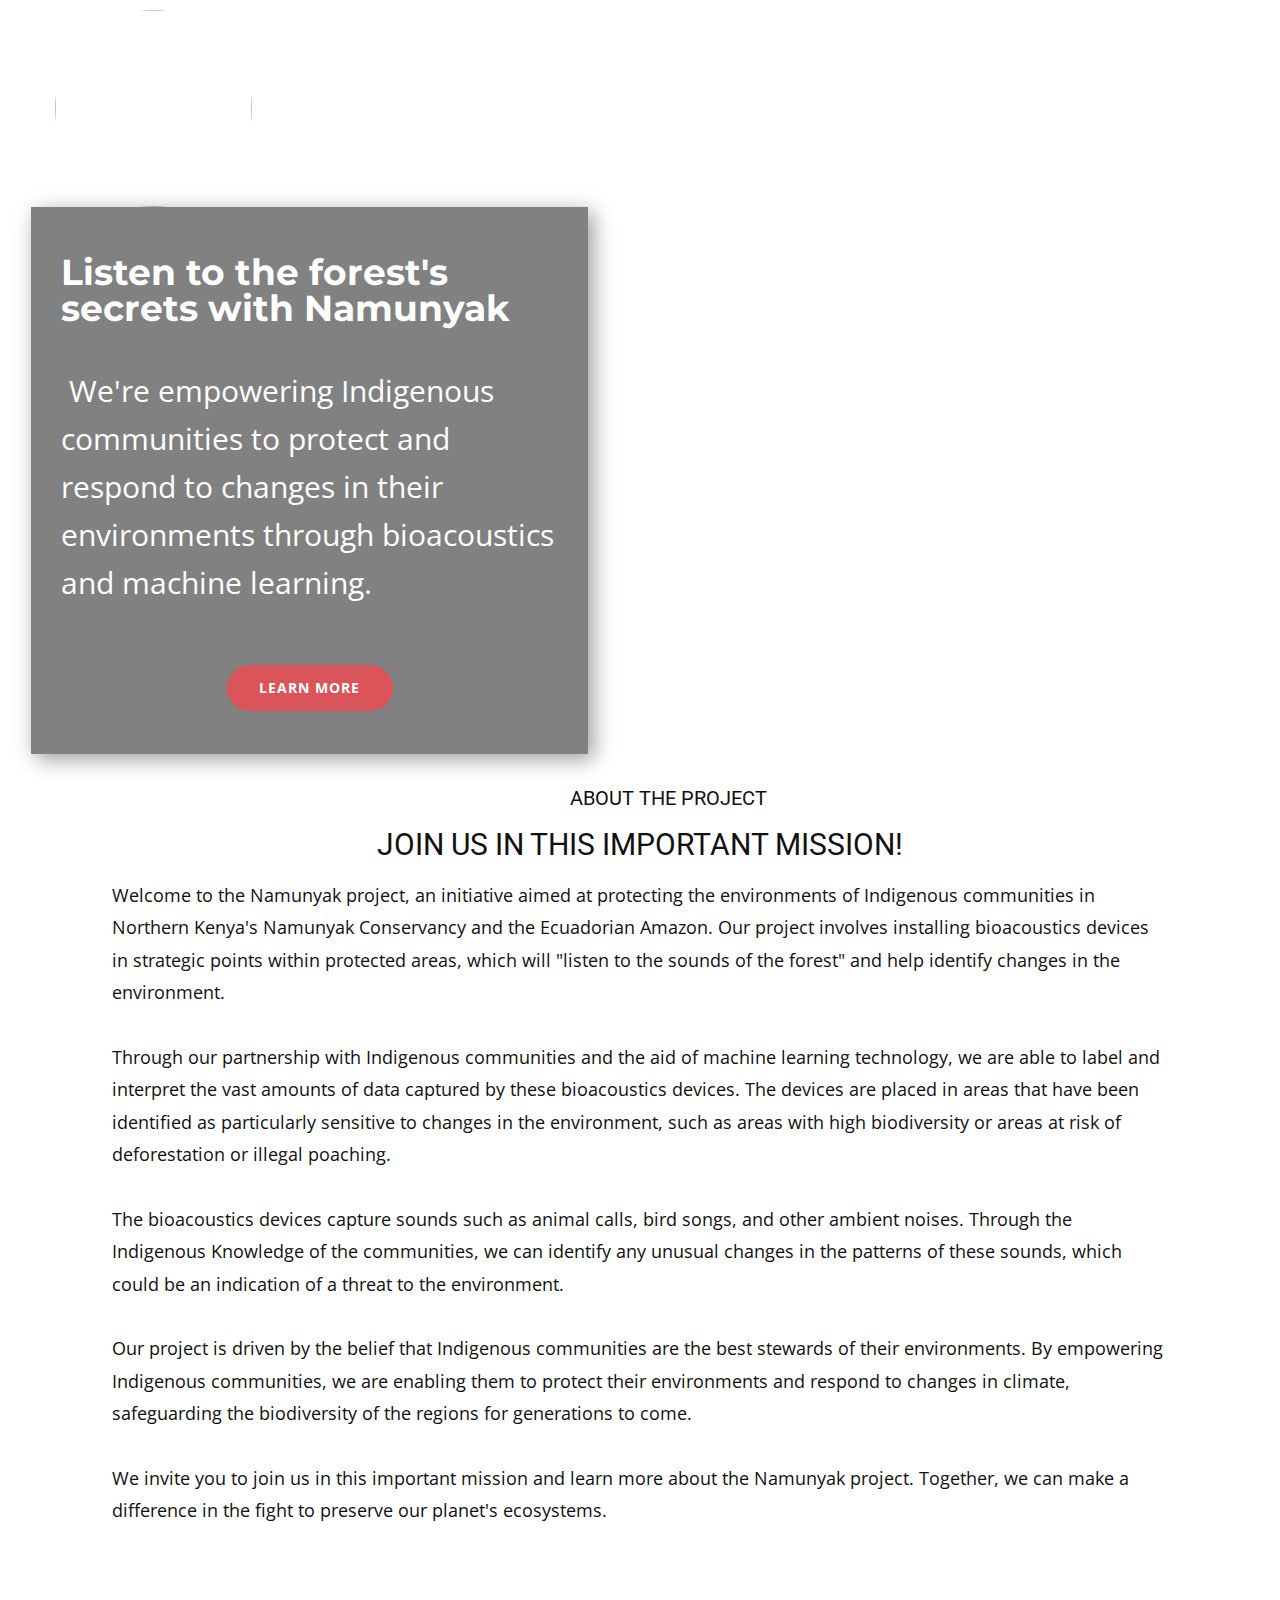
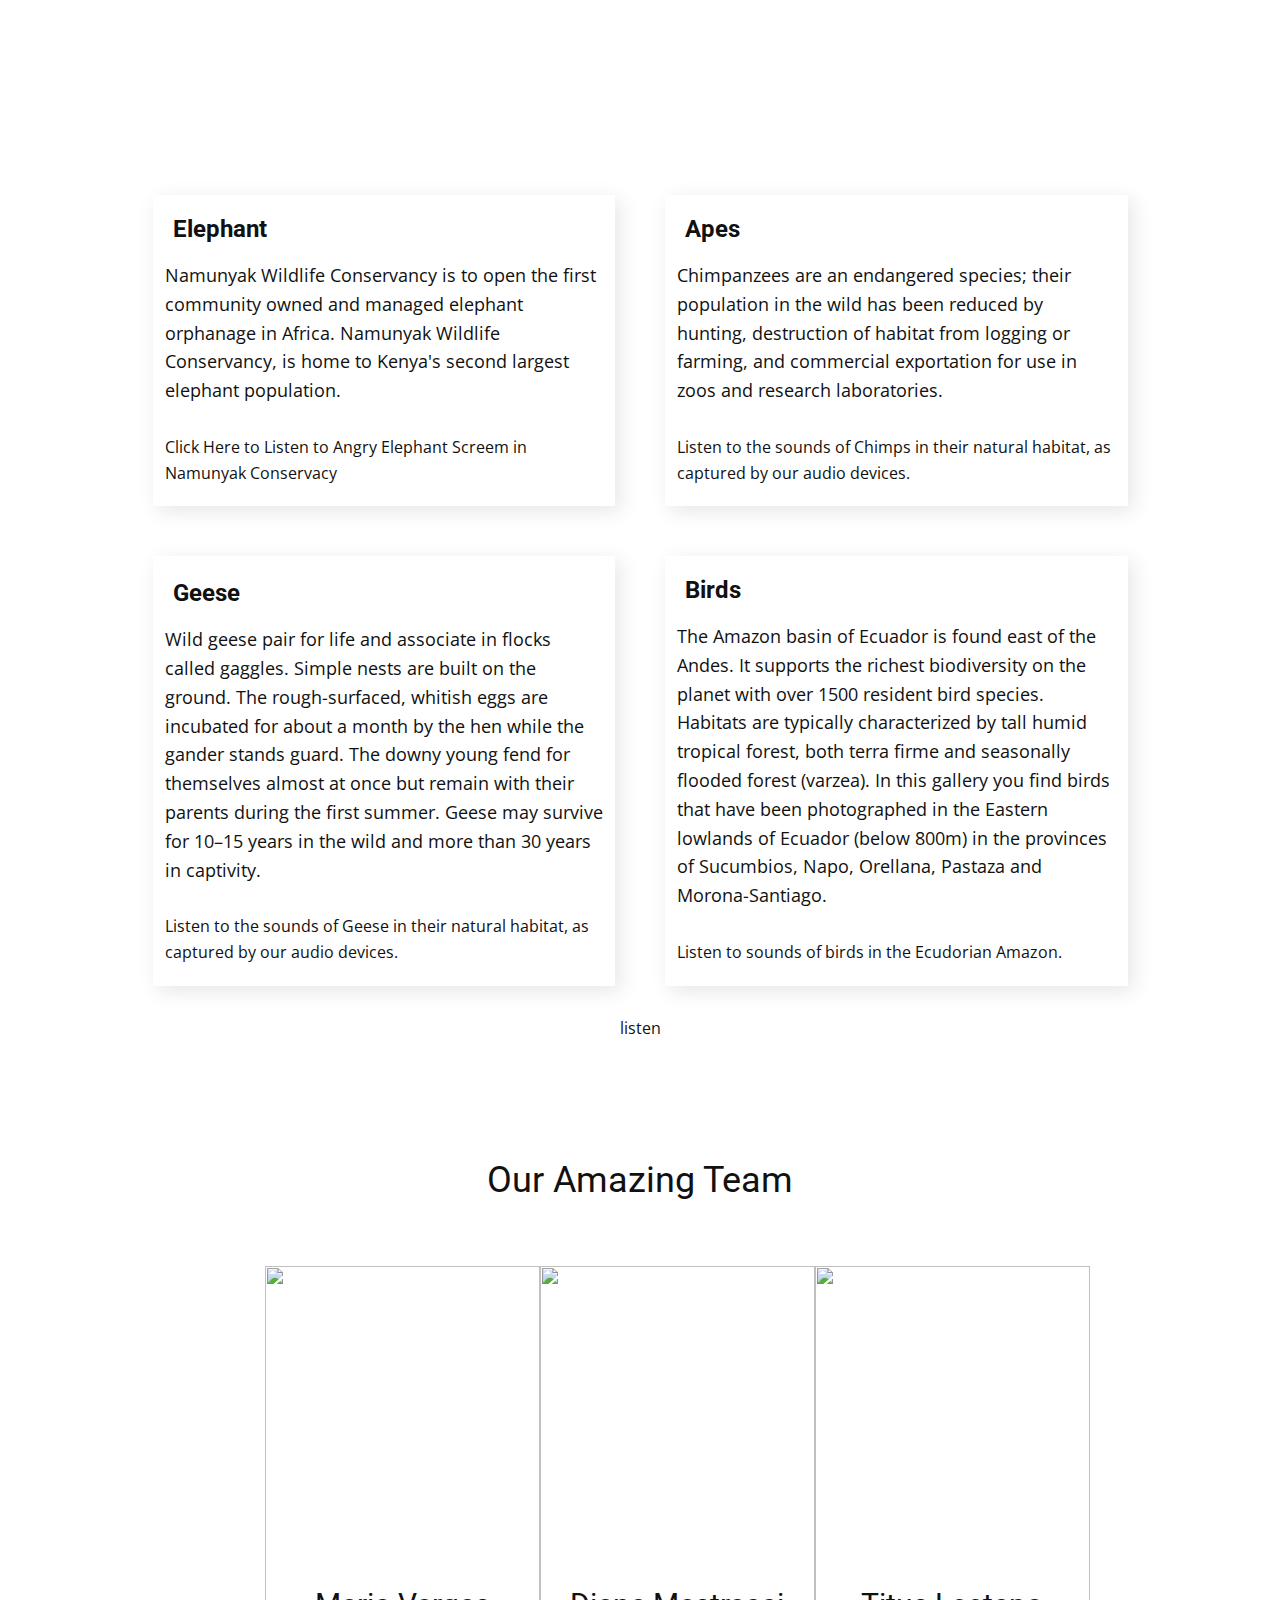
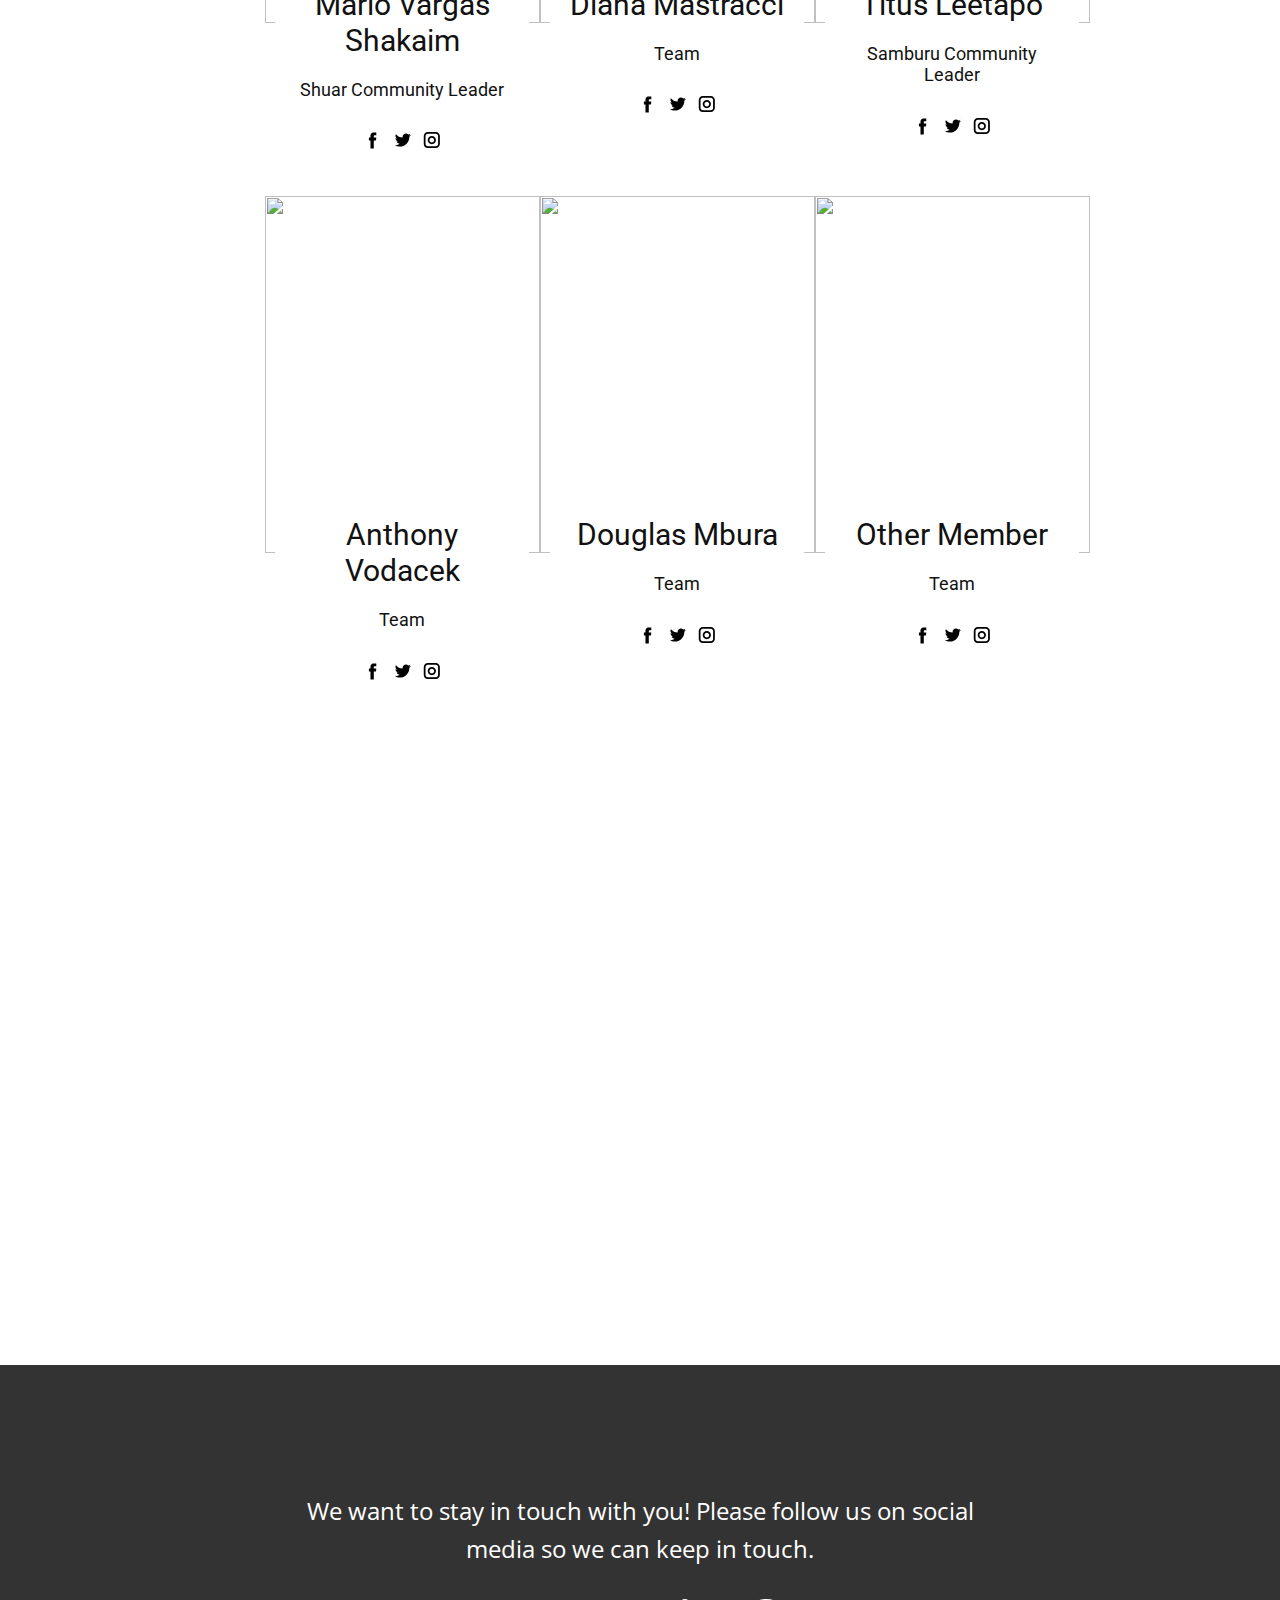
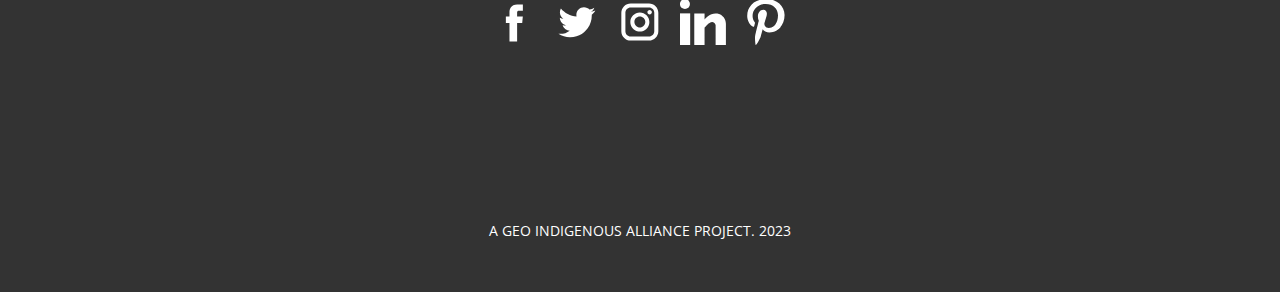
==== index.html @ 905d51be "Add files via upload" ====
<!DOCTYPE html>
<html style="font-size: 16px;" lang="en"><head>
    <meta name="viewport" content="width=device-width, initial-scale=1.0">
    <meta charset="utf-8">
    <meta name="keywords" content="JOIN US IN THIS IMPORTANT MISSION!, SAMPLE&nbsp;SOUNDS, Our Amazing Team, Watch ​​Video">
    <meta name="description" content="">
    <title>Namunyak Project</title>
    <link rel="stylesheet" href="nicepage.css" media="screen">
<link rel="stylesheet" href="Home.css" media="screen">
    <script class="u-script" type="text/javascript" src="jquery.js" defer=""></script>
    <script class="u-script" type="text/javascript" src="nicepage.js" defer=""></script>
    <meta name="generator" content="Nicepage 5.8.2, nicepage.com">
    <link id="u-theme-google-font" rel="stylesheet" href="https://fonts.googleapis.com/css?family=Roboto:100,100i,300,300i,400,400i,500,500i,700,700i,900,900i|Open+Sans:300,300i,400,400i,500,500i,600,600i,700,700i,800,800i">
    <link id="u-page-google-font" rel="stylesheet" href="https://fonts.googleapis.com/css?family=Montserrat:100,100i,200,200i,300,300i,400,400i,500,500i,600,600i,700,700i,800,800i,900,900i">
    
    
   <link href='https://cdn.knightlab.com/libs/soundcite/latest/css/player.css' rel='stylesheet' type='text/css'><script type='text/javascript' src='https://cdn.knightlab.com/libs/soundcite/latest/js/soundcite.min.js'></script> 
    
    
    
    
    <script type="application/ld+json">{
		"@context": "http://schema.org",
		"@type": "Organization",
		"name": ""
}</script>
    <meta name="theme-color" content="#478ac9">
    <meta property="og:title" content="Home">
    <meta property="og:type" content="website">
  <meta data-intl-tel-input-cdn-path="intlTelInput/"></head>
  <body data-home-page="Home.html" data-home-page-title="Home" class="u-body u-xl-mode" data-lang="en">
    <section class="u-clearfix u-image u-section-1" id="carousel_e429" data-image-width="1024" data-image-height="683">
      <div class="u-clearfix u-sheet u-sheet-1">
        <img class="u-image u-image-circle u-preserve-proportions u-image-1" src="images/AudioStudioGreenTechLogo1.png" alt="" data-image-width="500" data-image-height="500">
        <div class="u-container-style u-grey-90 u-group u-opacity u-opacity-55 u-shape-rectangle u-group-1">
          <div class="u-container-layout u-container-layout-1">
            <h3 class="u-align-left u-custom-font u-font-montserrat u-text u-text-1"> Listen to the forest's secrets with Namunyak</h3>
            <p class="u-align-left u-text u-text-2">&nbsp;We're empowering Indigenous communities to protect and respond to changes in their environments through bioacoustics and machine learning.<br>
            </p>
            <a href="Home.html#sec-360a" class="u-align-center u-border-2 u-border-palette-2-base u-btn u-btn-round u-button-style u-palette-2-base u-radius-50 u-btn-1">learn more</a>
          </div>
        </div>
      </div>
    </section>
    <section class="u-align-center u-clearfix u-section-2" id="sec-360a">
      <div class="u-clearfix u-sheet u-sheet-1">
        <h5 class="u-text u-text-1">ABOUT THE PROJECT</h5>
        <h1 class="u-text u-text-default u-text-2">JOIN US IN THIS IMPORTANT MISSION!</h1>
        <p class="u-align-left u-text u-text-3"> Welcome to the Namunyak project, an initiative aimed at protecting the environments of Indigenous communities in Northern Kenya's Namunyak Conservancy and the Ecuadorian Amazon. Our project involves installing bioacoustics devices in strategic points within protected areas, which will "listen to the sounds of the forest" and help identify changes in the environment.<br>
          <br>Through our partnership with Indigenous communities and the aid of machine learning technology, we are able to label and interpret the vast amounts of data captured by these bioacoustics devices. The devices are placed in areas that have been identified as particularly sensitive to changes in the environment, such as areas with high biodiversity or areas at risk of deforestation or illegal poaching.<br>
          <br>The bioacoustics devices capture sounds such as animal calls, bird songs, and other ambient noises. Through the Indigenous Knowledge of the communities, we can identify any unusual changes in the patterns of these sounds, which could be an indication of a threat to the environment.<br>
          <br>Our project is driven by the belief that Indigenous communities are the best stewards of their environments. By empowering Indigenous communities, we are enabling them to protect their environments and respond to changes in climate, safeguarding the biodiversity of the regions for generations to come.<br>
          <br>We invite you to join us in this important mission and learn more about the Namunyak project. Together, we can make a difference in the fight to preserve our planet's ecosystems.
        </p>
      </div>
    </section>
    <section class="u-align-center u-clearfix u-image u-section-3" id="sec-032e" data-image-width="1280" data-image-height="853">
      <div class="u-clearfix u-sheet u-sheet-1">
        <h2 class="u-align-center u-text u-text-body-alt-color u-text-1">
          <br>SAMPLE&nbsp;<span style="font-weight: 700;">SOUNDS</span>
          <br>
          <br>
          <br>
        </h2>
        <div class="u-list u-list-1">
          <div class="u-repeater u-repeater-1">
            <div class="u-align-left u-container-style u-list-item u-repeater-item u-white u-list-item-1">
              <div class="u-container-layout u-similar-container u-valign-bottom u-container-layout-1">
                <h4 class="u-text u-text-default u-text-2">Elephant</h4>
                <p class="u-text u-text-default u-text-3">Namunyak Wildlife Conservancy is to open the first community owned and managed elephant orphanage in Africa. Namunyak Wildlife Conservancy, is home to Kenya's second largest elephant population.</p>
                <div class="u-clearfix u-custom-html u-expanded-width u-custom-html-1">
                  <span class="soundcite" data-id="1493741656" data-start="0" data-end="1593" data-plays="1">Click Here to Listen to Angry Elephant Screem in Namunyak Conservacy</span>
                </div>
              </div>
            </div>
            <div class="u-align-left u-container-style u-list-item u-repeater-item u-white u-list-item-2">
              <div class="u-container-layout u-similar-container u-valign-bottom u-container-layout-2">
                <h4 class="u-text u-text-default u-text-4">Apes</h4>
                <p class="u-text u-text-default u-text-5">Chimpanzees are an endangered species; their population in the wild has been reduced by hunting, destruction of habitat from logging or farming, and commercial exportation for use in zoos and research laboratories.</p>
                <div class="u-clearfix u-custom-html u-expanded-width u-custom-html-2">
                  <span class="soundcite" data-id="1493746264" data-start="0" data-end="9378" data-plays="1">Listen to the sounds of Chimps in their natural habitat, as captured by our audio devices.</span>
                </div>
              </div>
            </div>
            <div class="u-align-left u-container-style u-list-item u-repeater-item u-white u-list-item-3">
              <div class="u-container-layout u-similar-container u-valign-bottom u-container-layout-3">
                <h4 class="u-text u-text-default u-text-6">Geese</h4>
                <p class="u-text u-text-default u-text-7">Wild geese pair for life and associate in flocks called gaggles. Simple nests are built on the ground. The rough-surfaced, whitish eggs are incubated for about a month by the hen while the gander stands guard. The downy young fend for themselves almost at once but remain with their parents during the first summer. Geese may survive for 10–15 years in the wild and more than 30 years in captivity.</p>
                <div class="u-clearfix u-custom-html u-expanded-width u-custom-html-3">
                  <span class="soundcite" data-id="1493799076" data-start="0" data-end="40229" data-plays="1">Listen to the sounds of Geese in their natural habitat, as captured by our audio devices.</span>
                </div>
              </div>
            </div>
            <div class="u-align-left u-container-style u-list-item u-repeater-item u-white u-list-item-4">
              <div class="u-container-layout u-similar-container u-valign-bottom u-container-layout-4">
                <h4 class="u-text u-text-default u-text-8">Birds</h4>
                <p class="u-text u-text-default u-text-9">The Amazon basin of Ecuador is found east of the Andes. It supports the richest biodiversity on the planet with over 1500 resident bird species. Habitats are typically characterized by tall humid tropical forest, both terra firme and seasonally flooded forest (varzea). In this gallery you find birds that have been photographed in the Eastern lowlands of Ecuador (below 800m) in the provinces of Sucumbios, Napo, Orellana, Pastaza and Morona-Santiago.</p>
                <div class="u-clearfix u-custom-html u-expanded-width u-custom-html-4">
                  <span class="soundcite" data-id="1493800102" data-start="0" data-end="66011" data-plays="1">Listen to sounds of birds in the Ecudorian Amazon.</span>
                </div>
              </div>
            </div>
          </div>
        </div>
        <div class="u-clearfix u-custom-html u-expanded-width u-custom-html-5">
          <span class="soundcite" data-id="1493746264" data-start="0" data-end="9378" data-plays="1">listen</span>
        </div>
      </div>
    </section>
    <section class="u-align-center u-clearfix u-white u-section-4" id="carousel_0ae8">
      <div class="u-expanded-width u-shape u-shape-rectangle u-white u-shape-1"></div>
      <h2 class="u-align-center u-text u-text-body-color u-text-default u-text-1">Our Amazing Team</h2>
      <div class="u-list u-list-1">
        <div class="u-repeater u-repeater-1">
          <div class="u-container-style u-list-item u-repeater-item u-white u-list-item-1">
            <div class="u-container-layout u-similar-container u-container-layout-1">
              <img alt="" class="u-expanded-width u-image u-image-default u-image-1" data-image-width="626" data-image-height="417" src="images/mario.jpg">
              <div class="u-align-center u-container-style u-group u-white u-group-1">
                <div class="u-container-layout u-valign-top u-container-layout-2">
                  <h5 class="u-text u-text-2">Mario Vargas Shakaim</h5>
                  <h4 class="u-text u-text-body-color u-text-3">Shuar Community Leader</h4>
                  <div class="u-social-icons u-spacing-10 u-social-icons-1">
                    <a class="u-social-url" title="facebook" target="_blank" href="https://facebook.com/name"><span class="u-icon u-icon-circle u-social-facebook u-social-icon u-text-black u-icon-1"><svg class="u-svg-link" preserveAspectRatio="xMidYMin slice" viewBox="0 0 112 112" style=""><use xmlns:xlink="http://www.w3.org/1999/xlink" xlink:href="#svg-20a0"></use></svg><svg class="u-svg-content" viewBox="0 0 112 112" x="0" y="0" id="svg-20a0"><path fill="currentColor" d="M75.5,28.8H65.4c-1.5,0-4,0.9-4,4.3v9.4h13.9l-1.5,15.8H61.4v45.1H42.8V58.3h-8.8V42.4h8.8V32.2
	c0-7.4,3.4-18.8,18.8-18.8h13.8v15.4H75.5z"></path></svg></span>
                    </a>
                    <a class="u-social-url" title="twitter" target="_blank" href="https://twitter.com/name"><span class="u-icon u-icon-circle u-social-icon u-social-twitter u-text-black u-icon-2"><svg class="u-svg-link" preserveAspectRatio="xMidYMin slice" viewBox="0 0 112 112" style=""><use xmlns:xlink="http://www.w3.org/1999/xlink" xlink:href="#svg-7f7d"></use></svg><svg class="u-svg-content" viewBox="0 0 112 112" x="0" y="0" id="svg-7f7d"><path fill="currentColor" d="M92.2,38.2c0,0.8,0,1.6,0,2.3c0,24.3-18.6,52.4-52.6,52.4c-10.6,0.1-20.2-2.9-28.5-8.2
	c1.4,0.2,2.9,0.2,4.4,0.2c8.7,0,16.7-2.9,23-7.9c-8.1-0.2-14.9-5.5-17.3-12.8c1.1,0.2,2.4,0.2,3.4,0.2c1.6,0,3.3-0.2,4.8-0.7
	c-8.4-1.6-14.9-9.2-14.9-18c0-0.2,0-0.2,0-0.2c2.5,1.4,5.4,2.2,8.4,2.3c-5-3.3-8.3-8.9-8.3-15.4c0-3.4,1-6.5,2.5-9.2
	c9.1,11.1,22.7,18.5,38,19.2c-0.2-1.4-0.4-2.8-0.4-4.3c0.1-10,8.3-18.2,18.5-18.2c5.4,0,10.1,2.2,13.5,5.7c4.3-0.8,8.1-2.3,11.7-4.5
	c-1.4,4.3-4.3,7.9-8.1,10.1c3.7-0.4,7.3-1.4,10.6-2.9C98.9,32.3,95.7,35.5,92.2,38.2z"></path></svg></span>
                    </a>
                    <a class="u-social-url" title="instagram" target="_blank" href="https://www.instagram.com/name"><span class="u-icon u-icon-circle u-social-icon u-social-instagram u-text-black u-icon-3"><svg class="u-svg-link" preserveAspectRatio="xMidYMin slice" viewBox="0 0 112 112" style=""><use xmlns:xlink="http://www.w3.org/1999/xlink" xlink:href="#svg-70f6"></use></svg><svg class="u-svg-content" viewBox="0 0 112 112" x="0" y="0" id="svg-70f6"><path fill="currentColor" d="M55.9,32.9c-12.8,0-23.2,10.4-23.2,23.2s10.4,23.2,23.2,23.2s23.2-10.4,23.2-23.2S68.7,32.9,55.9,32.9z
	 M55.9,69.4c-7.4,0-13.3-6-13.3-13.3c-0.1-7.4,6-13.3,13.3-13.3s13.3,6,13.3,13.3C69.3,63.5,63.3,69.4,55.9,69.4z"></path><path fill="#FFFFFF" d="M79.7,26.8c-3,0-5.4,2.5-5.4,5.4s2.5,5.4,5.4,5.4c3,0,5.4-2.5,5.4-5.4S82.7,26.8,79.7,26.8z"></path><path fill="currentColor" d="M78.2,11H33.5C21,11,10.8,21.3,10.8,33.7v44.7c0,12.6,10.2,22.8,22.7,22.8h44.7c12.6,0,22.7-10.2,22.7-22.7
	V33.7C100.8,21.1,90.6,11,78.2,11z M91,78.4c0,7.1-5.8,12.8-12.8,12.8H33.5c-7.1,0-12.8-5.8-12.8-12.8V33.7
	c0-7.1,5.8-12.8,12.8-12.8h44.7c7.1,0,12.8,5.8,12.8,12.8V78.4z"></path></svg></span>
                    </a>
                  </div>
                </div>
              </div>
            </div>
          </div>
          <div class="u-container-style u-list-item u-repeater-item u-video-cover u-white u-list-item-2">
            <div class="u-container-layout u-similar-container u-container-layout-3">
              <img alt="" class="u-expanded-width u-image u-image-default u-image-2" data-image-width="626" data-image-height="417" src="images/diana.jpg">
              <div class="u-align-center u-container-style u-group u-white u-group-2">
                <div class="u-container-layout u-valign-top u-container-layout-4">
                  <h5 class="u-text u-text-4">Diana Mastracci</h5>
                  <h4 class="u-text u-text-body-color u-text-5">Team</h4>
                  <div class="u-social-icons u-spacing-10 u-social-icons-2">
                    <a class="u-social-url" title="facebook" target="_blank" href="https://facebook.com/name"><span class="u-icon u-icon-circle u-social-facebook u-social-icon u-text-black u-icon-4"><svg class="u-svg-link" preserveAspectRatio="xMidYMin slice" viewBox="0 0 112 112" style=""><use xmlns:xlink="http://www.w3.org/1999/xlink" xlink:href="#svg-20a0"></use></svg><svg class="u-svg-content" viewBox="0 0 112 112" x="0" y="0" id="svg-20a0"><path fill="currentColor" d="M75.5,28.8H65.4c-1.5,0-4,0.9-4,4.3v9.4h13.9l-1.5,15.8H61.4v45.1H42.8V58.3h-8.8V42.4h8.8V32.2
	c0-7.4,3.4-18.8,18.8-18.8h13.8v15.4H75.5z"></path></svg></span>
                    </a>
                    <a class="u-social-url" title="twitter" target="_blank" href="https://twitter.com/name"><span class="u-icon u-icon-circle u-social-icon u-social-twitter u-text-black u-icon-5"><svg class="u-svg-link" preserveAspectRatio="xMidYMin slice" viewBox="0 0 112 112" style=""><use xmlns:xlink="http://www.w3.org/1999/xlink" xlink:href="#svg-7f7d"></use></svg><svg class="u-svg-content" viewBox="0 0 112 112" x="0" y="0" id="svg-7f7d"><path fill="currentColor" d="M92.2,38.2c0,0.8,0,1.6,0,2.3c0,24.3-18.6,52.4-52.6,52.4c-10.6,0.1-20.2-2.9-28.5-8.2
	c1.4,0.2,2.9,0.2,4.4,0.2c8.7,0,16.7-2.9,23-7.9c-8.1-0.2-14.9-5.5-17.3-12.8c1.1,0.2,2.4,0.2,3.4,0.2c1.6,0,3.3-0.2,4.8-0.7
	c-8.4-1.6-14.9-9.2-14.9-18c0-0.2,0-0.2,0-0.2c2.5,1.4,5.4,2.2,8.4,2.3c-5-3.3-8.3-8.9-8.3-15.4c0-3.4,1-6.5,2.5-9.2
	c9.1,11.1,22.7,18.5,38,19.2c-0.2-1.4-0.4-2.8-0.4-4.3c0.1-10,8.3-18.2,18.5-18.2c5.4,0,10.1,2.2,13.5,5.7c4.3-0.8,8.1-2.3,11.7-4.5
	c-1.4,4.3-4.3,7.9-8.1,10.1c3.7-0.4,7.3-1.4,10.6-2.9C98.9,32.3,95.7,35.5,92.2,38.2z"></path></svg></span>
                    </a>
                    <a class="u-social-url" title="instagram" target="_blank" href="https://www.instagram.com/name"><span class="u-icon u-icon-circle u-social-icon u-social-instagram u-text-black u-icon-6"><svg class="u-svg-link" preserveAspectRatio="xMidYMin slice" viewBox="0 0 112 112" style=""><use xmlns:xlink="http://www.w3.org/1999/xlink" xlink:href="#svg-70f6"></use></svg><svg class="u-svg-content" viewBox="0 0 112 112" x="0" y="0" id="svg-70f6"><path fill="currentColor" d="M55.9,32.9c-12.8,0-23.2,10.4-23.2,23.2s10.4,23.2,23.2,23.2s23.2-10.4,23.2-23.2S68.7,32.9,55.9,32.9z
	 M55.9,69.4c-7.4,0-13.3-6-13.3-13.3c-0.1-7.4,6-13.3,13.3-13.3s13.3,6,13.3,13.3C69.3,63.5,63.3,69.4,55.9,69.4z"></path><path fill="#FFFFFF" d="M79.7,26.8c-3,0-5.4,2.5-5.4,5.4s2.5,5.4,5.4,5.4c3,0,5.4-2.5,5.4-5.4S82.7,26.8,79.7,26.8z"></path><path fill="currentColor" d="M78.2,11H33.5C21,11,10.8,21.3,10.8,33.7v44.7c0,12.6,10.2,22.8,22.7,22.8h44.7c12.6,0,22.7-10.2,22.7-22.7
	V33.7C100.8,21.1,90.6,11,78.2,11z M91,78.4c0,7.1-5.8,12.8-12.8,12.8H33.5c-7.1,0-12.8-5.8-12.8-12.8V33.7
	c0-7.1,5.8-12.8,12.8-12.8h44.7c7.1,0,12.8,5.8,12.8,12.8V78.4z"></path></svg></span>
                    </a>
                  </div>
                </div>
              </div>
            </div>
          </div>
          <div class="u-container-style u-list-item u-repeater-item u-video-cover u-white u-list-item-3">
            <div class="u-container-layout u-similar-container u-container-layout-5">
              <img alt="" class="u-expanded-width u-image u-image-default u-image-3" data-image-width="626" data-image-height="417" src="images/titus.jpg">
              <div class="u-align-center u-container-style u-group u-white u-group-3">
                <div class="u-container-layout u-valign-top u-container-layout-6">
                  <h5 class="u-text u-text-6">Titus Leetapo</h5>
                  <h4 class="u-text u-text-body-color u-text-7">Samburu Community Leader</h4>
                  <div class="u-social-icons u-spacing-10 u-social-icons-3">
                    <a class="u-social-url" title="facebook" target="_blank" href="https://facebook.com/name"><span class="u-icon u-icon-circle u-social-facebook u-social-icon u-text-black u-icon-7"><svg class="u-svg-link" preserveAspectRatio="xMidYMin slice" viewBox="0 0 112 112" style=""><use xmlns:xlink="http://www.w3.org/1999/xlink" xlink:href="#svg-20a0"></use></svg><svg class="u-svg-content" viewBox="0 0 112 112" x="0" y="0" id="svg-20a0"><path fill="currentColor" d="M75.5,28.8H65.4c-1.5,0-4,0.9-4,4.3v9.4h13.9l-1.5,15.8H61.4v45.1H42.8V58.3h-8.8V42.4h8.8V32.2
	c0-7.4,3.4-18.8,18.8-18.8h13.8v15.4H75.5z"></path></svg></span>
                    </a>
                    <a class="u-social-url" title="twitter" target="_blank" href="https://twitter.com/name"><span class="u-icon u-icon-circle u-social-icon u-social-twitter u-text-black u-icon-8"><svg class="u-svg-link" preserveAspectRatio="xMidYMin slice" viewBox="0 0 112 112" style=""><use xmlns:xlink="http://www.w3.org/1999/xlink" xlink:href="#svg-7f7d"></use></svg><svg class="u-svg-content" viewBox="0 0 112 112" x="0" y="0" id="svg-7f7d"><path fill="currentColor" d="M92.2,38.2c0,0.8,0,1.6,0,2.3c0,24.3-18.6,52.4-52.6,52.4c-10.6,0.1-20.2-2.9-28.5-8.2
	c1.4,0.2,2.9,0.2,4.4,0.2c8.7,0,16.7-2.9,23-7.9c-8.1-0.2-14.9-5.5-17.3-12.8c1.1,0.2,2.4,0.2,3.4,0.2c1.6,0,3.3-0.2,4.8-0.7
	c-8.4-1.6-14.9-9.2-14.9-18c0-0.2,0-0.2,0-0.2c2.5,1.4,5.4,2.2,8.4,2.3c-5-3.3-8.3-8.9-8.3-15.4c0-3.4,1-6.5,2.5-9.2
	c9.1,11.1,22.7,18.5,38,19.2c-0.2-1.4-0.4-2.8-0.4-4.3c0.1-10,8.3-18.2,18.5-18.2c5.4,0,10.1,2.2,13.5,5.7c4.3-0.8,8.1-2.3,11.7-4.5
	c-1.4,4.3-4.3,7.9-8.1,10.1c3.7-0.4,7.3-1.4,10.6-2.9C98.9,32.3,95.7,35.5,92.2,38.2z"></path></svg></span>
                    </a>
                    <a class="u-social-url" title="instagram" target="_blank" href="https://www.instagram.com/name"><span class="u-icon u-icon-circle u-social-icon u-social-instagram u-text-black u-icon-9"><svg class="u-svg-link" preserveAspectRatio="xMidYMin slice" viewBox="0 0 112 112" style=""><use xmlns:xlink="http://www.w3.org/1999/xlink" xlink:href="#svg-70f6"></use></svg><svg class="u-svg-content" viewBox="0 0 112 112" x="0" y="0" id="svg-70f6"><path fill="currentColor" d="M55.9,32.9c-12.8,0-23.2,10.4-23.2,23.2s10.4,23.2,23.2,23.2s23.2-10.4,23.2-23.2S68.7,32.9,55.9,32.9z
	 M55.9,69.4c-7.4,0-13.3-6-13.3-13.3c-0.1-7.4,6-13.3,13.3-13.3s13.3,6,13.3,13.3C69.3,63.5,63.3,69.4,55.9,69.4z"></path><path fill="#FFFFFF" d="M79.7,26.8c-3,0-5.4,2.5-5.4,5.4s2.5,5.4,5.4,5.4c3,0,5.4-2.5,5.4-5.4S82.7,26.8,79.7,26.8z"></path><path fill="currentColor" d="M78.2,11H33.5C21,11,10.8,21.3,10.8,33.7v44.7c0,12.6,10.2,22.8,22.7,22.8h44.7c12.6,0,22.7-10.2,22.7-22.7
	V33.7C100.8,21.1,90.6,11,78.2,11z M91,78.4c0,7.1-5.8,12.8-12.8,12.8H33.5c-7.1,0-12.8-5.8-12.8-12.8V33.7
	c0-7.1,5.8-12.8,12.8-12.8h44.7c7.1,0,12.8,5.8,12.8,12.8V78.4z"></path></svg></span>
                    </a>
                  </div>
                </div>
              </div>
            </div>
          </div>
          <div class="u-container-style u-list-item u-repeater-item u-video-cover u-white u-list-item-4">
            <div class="u-container-layout u-similar-container u-container-layout-7">
              <img alt="" class="u-expanded-width u-image u-image-default u-image-4" data-image-width="626" data-image-height="417" src="images/anthony.jpg">
              <div class="u-align-center u-container-style u-group u-white u-group-4">
                <div class="u-container-layout u-valign-top u-container-layout-8">
                  <h5 class="u-text u-text-8">Anthony Vodacek</h5>
                  <h4 class="u-text u-text-body-color u-text-9">Team</h4>
                  <div class="u-social-icons u-spacing-10 u-social-icons-4">
                    <a class="u-social-url" title="facebook" target="_blank" href="https://facebook.com/name"><span class="u-icon u-icon-circle u-social-facebook u-social-icon u-text-black u-icon-10"><svg class="u-svg-link" preserveAspectRatio="xMidYMin slice" viewBox="0 0 112 112" style=""><use xmlns:xlink="http://www.w3.org/1999/xlink" xlink:href="#svg-20a0"></use></svg><svg class="u-svg-content" viewBox="0 0 112 112" x="0" y="0" id="svg-20a0"><path fill="currentColor" d="M75.5,28.8H65.4c-1.5,0-4,0.9-4,4.3v9.4h13.9l-1.5,15.8H61.4v45.1H42.8V58.3h-8.8V42.4h8.8V32.2
	c0-7.4,3.4-18.8,18.8-18.8h13.8v15.4H75.5z"></path></svg></span>
                    </a>
                    <a class="u-social-url" title="twitter" target="_blank" href="https://twitter.com/name"><span class="u-icon u-icon-circle u-social-icon u-social-twitter u-text-black u-icon-11"><svg class="u-svg-link" preserveAspectRatio="xMidYMin slice" viewBox="0 0 112 112" style=""><use xmlns:xlink="http://www.w3.org/1999/xlink" xlink:href="#svg-7f7d"></use></svg><svg class="u-svg-content" viewBox="0 0 112 112" x="0" y="0" id="svg-7f7d"><path fill="currentColor" d="M92.2,38.2c0,0.8,0,1.6,0,2.3c0,24.3-18.6,52.4-52.6,52.4c-10.6,0.1-20.2-2.9-28.5-8.2
	c1.4,0.2,2.9,0.2,4.4,0.2c8.7,0,16.7-2.9,23-7.9c-8.1-0.2-14.9-5.5-17.3-12.8c1.1,0.2,2.4,0.2,3.4,0.2c1.6,0,3.3-0.2,4.8-0.7
	c-8.4-1.6-14.9-9.2-14.9-18c0-0.2,0-0.2,0-0.2c2.5,1.4,5.4,2.2,8.4,2.3c-5-3.3-8.3-8.9-8.3-15.4c0-3.4,1-6.5,2.5-9.2
	c9.1,11.1,22.7,18.5,38,19.2c-0.2-1.4-0.4-2.8-0.4-4.3c0.1-10,8.3-18.2,18.5-18.2c5.4,0,10.1,2.2,13.5,5.7c4.3-0.8,8.1-2.3,11.7-4.5
	c-1.4,4.3-4.3,7.9-8.1,10.1c3.7-0.4,7.3-1.4,10.6-2.9C98.9,32.3,95.7,35.5,92.2,38.2z"></path></svg></span>
                    </a>
                    <a class="u-social-url" title="instagram" target="_blank" href="https://www.instagram.com/name"><span class="u-icon u-icon-circle u-social-icon u-social-instagram u-text-black u-icon-12"><svg class="u-svg-link" preserveAspectRatio="xMidYMin slice" viewBox="0 0 112 112" style=""><use xmlns:xlink="http://www.w3.org/1999/xlink" xlink:href="#svg-70f6"></use></svg><svg class="u-svg-content" viewBox="0 0 112 112" x="0" y="0" id="svg-70f6"><path fill="currentColor" d="M55.9,32.9c-12.8,0-23.2,10.4-23.2,23.2s10.4,23.2,23.2,23.2s23.2-10.4,23.2-23.2S68.7,32.9,55.9,32.9z
	 M55.9,69.4c-7.4,0-13.3-6-13.3-13.3c-0.1-7.4,6-13.3,13.3-13.3s13.3,6,13.3,13.3C69.3,63.5,63.3,69.4,55.9,69.4z"></path><path fill="#FFFFFF" d="M79.7,26.8c-3,0-5.4,2.5-5.4,5.4s2.5,5.4,5.4,5.4c3,0,5.4-2.5,5.4-5.4S82.7,26.8,79.7,26.8z"></path><path fill="currentColor" d="M78.2,11H33.5C21,11,10.8,21.3,10.8,33.7v44.7c0,12.6,10.2,22.8,22.7,22.8h44.7c12.6,0,22.7-10.2,22.7-22.7
	V33.7C100.8,21.1,90.6,11,78.2,11z M91,78.4c0,7.1-5.8,12.8-12.8,12.8H33.5c-7.1,0-12.8-5.8-12.8-12.8V33.7
	c0-7.1,5.8-12.8,12.8-12.8h44.7c7.1,0,12.8,5.8,12.8,12.8V78.4z"></path></svg></span>
                    </a>
                  </div>
                </div>
              </div>
            </div>
          </div>
          <div class="u-container-style u-list-item u-repeater-item u-video-cover u-white u-list-item-5">
            <div class="u-container-layout u-similar-container u-container-layout-9">
              <img alt="" class="u-expanded-width u-image u-image-default u-image-5" data-image-width="626" data-image-height="417" src="images/Douglas.jpg">
              <div class="u-align-center u-container-style u-group u-white u-group-5">
                <div class="u-container-layout u-valign-top u-container-layout-10">
                  <h5 class="u-text u-text-10">Douglas Mbura</h5>
                  <h4 class="u-text u-text-body-color u-text-11">Team</h4>
                  <div class="u-social-icons u-spacing-10 u-social-icons-5">
                    <a class="u-social-url" title="facebook" target="_blank" href="https://facebook.com/name"><span class="u-icon u-icon-circle u-social-facebook u-social-icon u-text-black u-icon-13"><svg class="u-svg-link" preserveAspectRatio="xMidYMin slice" viewBox="0 0 112 112" style=""><use xmlns:xlink="http://www.w3.org/1999/xlink" xlink:href="#svg-20a0"></use></svg><svg class="u-svg-content" viewBox="0 0 112 112" x="0" y="0" id="svg-20a0"><path fill="currentColor" d="M75.5,28.8H65.4c-1.5,0-4,0.9-4,4.3v9.4h13.9l-1.5,15.8H61.4v45.1H42.8V58.3h-8.8V42.4h8.8V32.2
	c0-7.4,3.4-18.8,18.8-18.8h13.8v15.4H75.5z"></path></svg></span>
                    </a>
                    <a class="u-social-url" title="twitter" target="_blank" href="https://twitter.com/name"><span class="u-icon u-icon-circle u-social-icon u-social-twitter u-text-black u-icon-14"><svg class="u-svg-link" preserveAspectRatio="xMidYMin slice" viewBox="0 0 112 112" style=""><use xmlns:xlink="http://www.w3.org/1999/xlink" xlink:href="#svg-7f7d"></use></svg><svg class="u-svg-content" viewBox="0 0 112 112" x="0" y="0" id="svg-7f7d"><path fill="currentColor" d="M92.2,38.2c0,0.8,0,1.6,0,2.3c0,24.3-18.6,52.4-52.6,52.4c-10.6,0.1-20.2-2.9-28.5-8.2
	c1.4,0.2,2.9,0.2,4.4,0.2c8.7,0,16.7-2.9,23-7.9c-8.1-0.2-14.9-5.5-17.3-12.8c1.1,0.2,2.4,0.2,3.4,0.2c1.6,0,3.3-0.2,4.8-0.7
	c-8.4-1.6-14.9-9.2-14.9-18c0-0.2,0-0.2,0-0.2c2.5,1.4,5.4,2.2,8.4,2.3c-5-3.3-8.3-8.9-8.3-15.4c0-3.4,1-6.5,2.5-9.2
	c9.1,11.1,22.7,18.5,38,19.2c-0.2-1.4-0.4-2.8-0.4-4.3c0.1-10,8.3-18.2,18.5-18.2c5.4,0,10.1,2.2,13.5,5.7c4.3-0.8,8.1-2.3,11.7-4.5
	c-1.4,4.3-4.3,7.9-8.1,10.1c3.7-0.4,7.3-1.4,10.6-2.9C98.9,32.3,95.7,35.5,92.2,38.2z"></path></svg></span>
                    </a>
                    <a class="u-social-url" title="instagram" target="_blank" href="https://www.instagram.com/name"><span class="u-icon u-icon-circle u-social-icon u-social-instagram u-text-black u-icon-15"><svg class="u-svg-link" preserveAspectRatio="xMidYMin slice" viewBox="0 0 112 112" style=""><use xmlns:xlink="http://www.w3.org/1999/xlink" xlink:href="#svg-70f6"></use></svg><svg class="u-svg-content" viewBox="0 0 112 112" x="0" y="0" id="svg-70f6"><path fill="currentColor" d="M55.9,32.9c-12.8,0-23.2,10.4-23.2,23.2s10.4,23.2,23.2,23.2s23.2-10.4,23.2-23.2S68.7,32.9,55.9,32.9z
	 M55.9,69.4c-7.4,0-13.3-6-13.3-13.3c-0.1-7.4,6-13.3,13.3-13.3s13.3,6,13.3,13.3C69.3,63.5,63.3,69.4,55.9,69.4z"></path><path fill="#FFFFFF" d="M79.7,26.8c-3,0-5.4,2.5-5.4,5.4s2.5,5.4,5.4,5.4c3,0,5.4-2.5,5.4-5.4S82.7,26.8,79.7,26.8z"></path><path fill="currentColor" d="M78.2,11H33.5C21,11,10.8,21.3,10.8,33.7v44.7c0,12.6,10.2,22.8,22.7,22.8h44.7c12.6,0,22.7-10.2,22.7-22.7
	V33.7C100.8,21.1,90.6,11,78.2,11z M91,78.4c0,7.1-5.8,12.8-12.8,12.8H33.5c-7.1,0-12.8-5.8-12.8-12.8V33.7
	c0-7.1,5.8-12.8,12.8-12.8h44.7c7.1,0,12.8,5.8,12.8,12.8V78.4z"></path></svg></span>
                    </a>
                  </div>
                </div>
              </div>
            </div>
          </div>
          <div class="u-container-style u-list-item u-repeater-item u-video-cover u-white u-list-item-6">
            <div class="u-container-layout u-similar-container u-container-layout-11">
              <img alt="" class="u-expanded-width u-image u-image-default u-image-6" data-image-width="626" data-image-height="417" src="images/woman7.jpg">
              <div class="u-align-center u-container-style u-group u-white u-group-6">
                <div class="u-container-layout u-valign-top u-container-layout-12">
                  <h5 class="u-text u-text-12">Other Member</h5>
                  <h4 class="u-text u-text-body-color u-text-13">Team</h4>
                  <div class="u-social-icons u-spacing-10 u-social-icons-6">
                    <a class="u-social-url" title="facebook" target="_blank" href="https://facebook.com/name"><span class="u-icon u-icon-circle u-social-facebook u-social-icon u-text-black u-icon-16"><svg class="u-svg-link" preserveAspectRatio="xMidYMin slice" viewBox="0 0 112 112" style=""><use xmlns:xlink="http://www.w3.org/1999/xlink" xlink:href="#svg-20a0"></use></svg><svg class="u-svg-content" viewBox="0 0 112 112" x="0" y="0" id="svg-20a0"><path fill="currentColor" d="M75.5,28.8H65.4c-1.5,0-4,0.9-4,4.3v9.4h13.9l-1.5,15.8H61.4v45.1H42.8V58.3h-8.8V42.4h8.8V32.2
	c0-7.4,3.4-18.8,18.8-18.8h13.8v15.4H75.5z"></path></svg></span>
                    </a>
                    <a class="u-social-url" title="twitter" target="_blank" href="https://twitter.com/name"><span class="u-icon u-icon-circle u-social-icon u-social-twitter u-text-black u-icon-17"><svg class="u-svg-link" preserveAspectRatio="xMidYMin slice" viewBox="0 0 112 112" style=""><use xmlns:xlink="http://www.w3.org/1999/xlink" xlink:href="#svg-7f7d"></use></svg><svg class="u-svg-content" viewBox="0 0 112 112" x="0" y="0" id="svg-7f7d"><path fill="currentColor" d="M92.2,38.2c0,0.8,0,1.6,0,2.3c0,24.3-18.6,52.4-52.6,52.4c-10.6,0.1-20.2-2.9-28.5-8.2
	c1.4,0.2,2.9,0.2,4.4,0.2c8.7,0,16.7-2.9,23-7.9c-8.1-0.2-14.9-5.5-17.3-12.8c1.1,0.2,2.4,0.2,3.4,0.2c1.6,0,3.3-0.2,4.8-0.7
	c-8.4-1.6-14.9-9.2-14.9-18c0-0.2,0-0.2,0-0.2c2.5,1.4,5.4,2.2,8.4,2.3c-5-3.3-8.3-8.9-8.3-15.4c0-3.4,1-6.5,2.5-9.2
	c9.1,11.1,22.7,18.5,38,19.2c-0.2-1.4-0.4-2.8-0.4-4.3c0.1-10,8.3-18.2,18.5-18.2c5.4,0,10.1,2.2,13.5,5.7c4.3-0.8,8.1-2.3,11.7-4.5
	c-1.4,4.3-4.3,7.9-8.1,10.1c3.7-0.4,7.3-1.4,10.6-2.9C98.9,32.3,95.7,35.5,92.2,38.2z"></path></svg></span>
                    </a>
                    <a class="u-social-url" title="instagram" target="_blank" href="https://www.instagram.com/name"><span class="u-icon u-icon-circle u-social-icon u-social-instagram u-text-black u-icon-18"><svg class="u-svg-link" preserveAspectRatio="xMidYMin slice" viewBox="0 0 112 112" style=""><use xmlns:xlink="http://www.w3.org/1999/xlink" xlink:href="#svg-70f6"></use></svg><svg class="u-svg-content" viewBox="0 0 112 112" x="0" y="0" id="svg-70f6"><path fill="currentColor" d="M55.9,32.9c-12.8,0-23.2,10.4-23.2,23.2s10.4,23.2,23.2,23.2s23.2-10.4,23.2-23.2S68.7,32.9,55.9,32.9z
	 M55.9,69.4c-7.4,0-13.3-6-13.3-13.3c-0.1-7.4,6-13.3,13.3-13.3s13.3,6,13.3,13.3C69.3,63.5,63.3,69.4,55.9,69.4z"></path><path fill="#FFFFFF" d="M79.7,26.8c-3,0-5.4,2.5-5.4,5.4s2.5,5.4,5.4,5.4c3,0,5.4-2.5,5.4-5.4S82.7,26.8,79.7,26.8z"></path><path fill="currentColor" d="M78.2,11H33.5C21,11,10.8,21.3,10.8,33.7v44.7c0,12.6,10.2,22.8,22.7,22.8h44.7c12.6,0,22.7-10.2,22.7-22.7
	V33.7C100.8,21.1,90.6,11,78.2,11z M91,78.4c0,7.1-5.8,12.8-12.8,12.8H33.5c-7.1,0-12.8-5.8-12.8-12.8V33.7
	c0-7.1,5.8-12.8,12.8-12.8h44.7c7.1,0,12.8,5.8,12.8,12.8V78.4z"></path></svg></span>
                    </a>
                  </div>
                </div>
              </div>
            </div>
          </div>
        </div>
      </div>
    </section>
    <section class="u-align-center u-clearfix u-image u-section-5" id="sec-1b24" data-image-width="1280" data-image-height="853">
      <div class="u-clearfix u-sheet u-valign-middle-xs u-sheet-1">
        <h2 class="u-text u-text-default u-text-white u-text-1">Watch ​​Video</h2>
        <div class="u-align-left u-expanded-width-sm u-expanded-width-xs u-video u-video-1">
          <div class="embed-responsive embed-responsive-1">
            <iframe style="position: absolute;top: 0;left: 0;width: 100%;height: 100%;" class="embed-responsive-item" src="https://www.youtube.com/embed/L-hm3S1aSnI?mute=0&amp;showinfo=0&amp;controls=0&amp;start=0" frameborder="0" allowfullscreen=""></iframe>
          </div>
        </div>
        <p class="u-text u-text-body-alt-color u-text-2">Sample text. Lorem ipsum dolor sit amet, consectetur adipiscing elit nullam nunc justo sagittis suscipit ultrices.</p>
      </div>
    </section>
    <section class="u-align-center u-clearfix u-grey-80 u-section-6" id="sec-8ea8">
      <div class="u-clearfix u-sheet u-valign-middle u-sheet-1">
        <p class="u-large-text u-text u-text-variant u-text-1"> We want to stay in touch with&nbsp;you!&nbsp;Please follow us&nbsp;on&nbsp;social media&nbsp;so we can keep in touch.</p>
        <div class="u-social-icons u-spacing-17 u-social-icons-1">
          <a class="u-social-url" title="facebook" target="_blank" href="https://facebook.com/name"><span class="u-icon u-social-facebook u-social-icon u-text-white"><svg class="u-svg-link" preserveAspectRatio="xMidYMin slice" viewBox="0 0 112 112" style=""><use xmlns:xlink="http://www.w3.org/1999/xlink" xlink:href="#svg-2e4f"></use></svg><svg class="u-svg-content" viewBox="0 0 112 112" x="0" y="0" id="svg-2e4f"><path fill="currentColor" d="M75.5,28.8H65.4c-1.5,0-4,0.9-4,4.3v9.4h13.9l-1.5,15.8H61.4v45.1H42.8V58.3h-8.8V42.4h8.8V32.2
c0-7.4,3.4-18.8,18.8-18.8h13.8v15.4H75.5z"></path></svg></span>
          </a>
          <a class="u-social-url" title="twitter" target="_blank" href="https://twitter.com/name"><span class="u-icon u-social-icon u-social-twitter u-text-white"><svg class="u-svg-link" preserveAspectRatio="xMidYMin slice" viewBox="0 0 112 112" style=""><use xmlns:xlink="http://www.w3.org/1999/xlink" xlink:href="#svg-c508"></use></svg><svg class="u-svg-content" viewBox="0 0 112 112" x="0" y="0" id="svg-c508"><path fill="currentColor" d="M92.2,38.2c0,0.8,0,1.6,0,2.3c0,24.3-18.6,52.4-52.6,52.4c-10.6,0.1-20.2-2.9-28.5-8.2
	c1.4,0.2,2.9,0.2,4.4,0.2c8.7,0,16.7-2.9,23-7.9c-8.1-0.2-14.9-5.5-17.3-12.8c1.1,0.2,2.4,0.2,3.4,0.2c1.6,0,3.3-0.2,4.8-0.7
	c-8.4-1.6-14.9-9.2-14.9-18c0-0.2,0-0.2,0-0.2c2.5,1.4,5.4,2.2,8.4,2.3c-5-3.3-8.3-8.9-8.3-15.4c0-3.4,1-6.5,2.5-9.2
	c9.1,11.1,22.7,18.5,38,19.2c-0.2-1.4-0.4-2.8-0.4-4.3c0.1-10,8.3-18.2,18.5-18.2c5.4,0,10.1,2.2,13.5,5.7c4.3-0.8,8.1-2.3,11.7-4.5
	c-1.4,4.3-4.3,7.9-8.1,10.1c3.7-0.4,7.3-1.4,10.6-2.9C98.9,32.3,95.7,35.5,92.2,38.2z"></path></svg></span>
          </a>
          <a class="u-social-url" title="instagram" target="_blank" href="https://instagram.com/name"><span class="u-icon u-social-icon u-social-instagram u-text-white"><svg class="u-svg-link" preserveAspectRatio="xMidYMin slice" viewBox="0 0 112 112" style=""><use xmlns:xlink="http://www.w3.org/1999/xlink" xlink:href="#svg-9d85"></use></svg><svg class="u-svg-content" viewBox="0 0 112 112" x="0" y="0" id="svg-9d85"><path fill="currentColor" d="M55.9,32.9c-12.8,0-23.2,10.4-23.2,23.2s10.4,23.2,23.2,23.2s23.2-10.4,23.2-23.2S68.7,32.9,55.9,32.9z
	 M55.9,69.4c-7.4,0-13.3-6-13.3-13.3c-0.1-7.4,6-13.3,13.3-13.3s13.3,6,13.3,13.3C69.3,63.5,63.3,69.4,55.9,69.4z"></path><path fill="#FFFFFF" d="M79.7,26.8c-3,0-5.4,2.5-5.4,5.4s2.5,5.4,5.4,5.4c3,0,5.4-2.5,5.4-5.4S82.7,26.8,79.7,26.8z"></path><path fill="currentColor" d="M78.2,11H33.5C21,11,10.8,21.3,10.8,33.7v44.7c0,12.6,10.2,22.8,22.7,22.8h44.7c12.6,0,22.7-10.2,22.7-22.7
	V33.7C100.8,21.1,90.6,11,78.2,11z M91,78.4c0,7.1-5.8,12.8-12.8,12.8H33.5c-7.1,0-12.8-5.8-12.8-12.8V33.7
	c0-7.1,5.8-12.8,12.8-12.8h44.7c7.1,0,12.8,5.8,12.8,12.8V78.4z"></path></svg></span>
          </a>
          <a class="u-social-url" target="_blank" data-type="Custom" title="Custom" href=""><span class="u-icon u-social-custom u-social-icon u-text-white u-icon-4"><svg class="u-svg-link" preserveAspectRatio="xMidYMin slice" viewBox="0 0 512 512" style=""><use xmlns:xlink="http://www.w3.org/1999/xlink" xlink:href="#svg-ff0d"></use></svg><svg class="u-svg-content" viewBox="0 0 512 512" x="0px" y="0px" id="svg-ff0d" style="enable-background:new 0 0 512 512;"><g><g><rect y="160" width="114.496" height="352"></rect>
</g>
</g><g><g><path d="M426.368,164.128c-1.216-0.384-2.368-0.8-3.648-1.152c-1.536-0.352-3.072-0.64-4.64-0.896    c-6.08-1.216-12.736-2.08-20.544-2.08c-66.752,0-109.088,48.544-123.04,67.296V160H160v352h114.496V320    c0,0,86.528-120.512,123.04-32c0,79.008,0,224,0,224H512V274.464C512,221.28,475.552,176.96,426.368,164.128z"></path>
</g>
</g><g><g><circle cx="56" cy="56" r="56"></circle>
</g>
</g></svg></span>
          </a>
          <a class="u-social-url" target="_blank" data-type="Custom" title="Custom" href=""><span class="u-icon u-social-custom u-social-icon u-text-white u-icon-5"><svg class="u-svg-link" preserveAspectRatio="xMidYMin slice" viewBox="0 0 511.977 511.977" style=""><use xmlns:xlink="http://www.w3.org/1999/xlink" xlink:href="#svg-a3cb"></use></svg><svg class="u-svg-content" viewBox="0 0 511.977 511.977" x="0px" y="0px" id="svg-a3cb" style="enable-background:new 0 0 511.977 511.977;"><g><g><path d="M262.948,0C122.628,0,48.004,89.92,48.004,187.968c0,45.472,25.408,102.176,66.08,120.16    c6.176,2.784,9.536,1.6,10.912-4.128c1.216-4.352,6.56-25.312,9.152-35.2c0.8-3.168,0.384-5.92-2.176-8.896    c-13.504-15.616-24.224-44.064-24.224-70.752c0-68.384,54.368-134.784,146.88-134.784c80,0,135.968,51.968,135.968,126.304    c0,84-44.448,142.112-102.208,142.112c-31.968,0-55.776-25.088-48.224-56.128c9.12-36.96,27.008-76.704,27.008-103.36    c0-23.904-13.504-43.68-41.088-43.68c-32.544,0-58.944,32.224-58.944,75.488c0,27.488,9.728,46.048,9.728,46.048    S144.676,371.2,138.692,395.488c-10.112,41.12,1.376,107.712,2.368,113.44c0.608,3.168,4.16,4.16,6.144,1.568    c3.168-4.16,42.08-59.68,52.992-99.808c3.968-14.624,20.256-73.92,20.256-73.92c10.72,19.36,41.664,35.584,74.624,35.584    c98.048,0,168.896-86.176,168.896-193.12C463.62,76.704,375.876,0,262.948,0z"></path>
</g>
</g></svg></span>
          </a>
        </div>
      </div>
    </section>
    
    
    <footer class="u-align-center u-clearfix u-footer u-grey-80 u-footer" id="sec-1ca2"><div class="u-clearfix u-sheet u-sheet-1">
        <p class="u-small-text u-text u-text-variant u-text-1">A GEO INDIGENOUS ALLIANCE PROJECT. 2023</p>
      </div></footer>
    
  
</body></html>
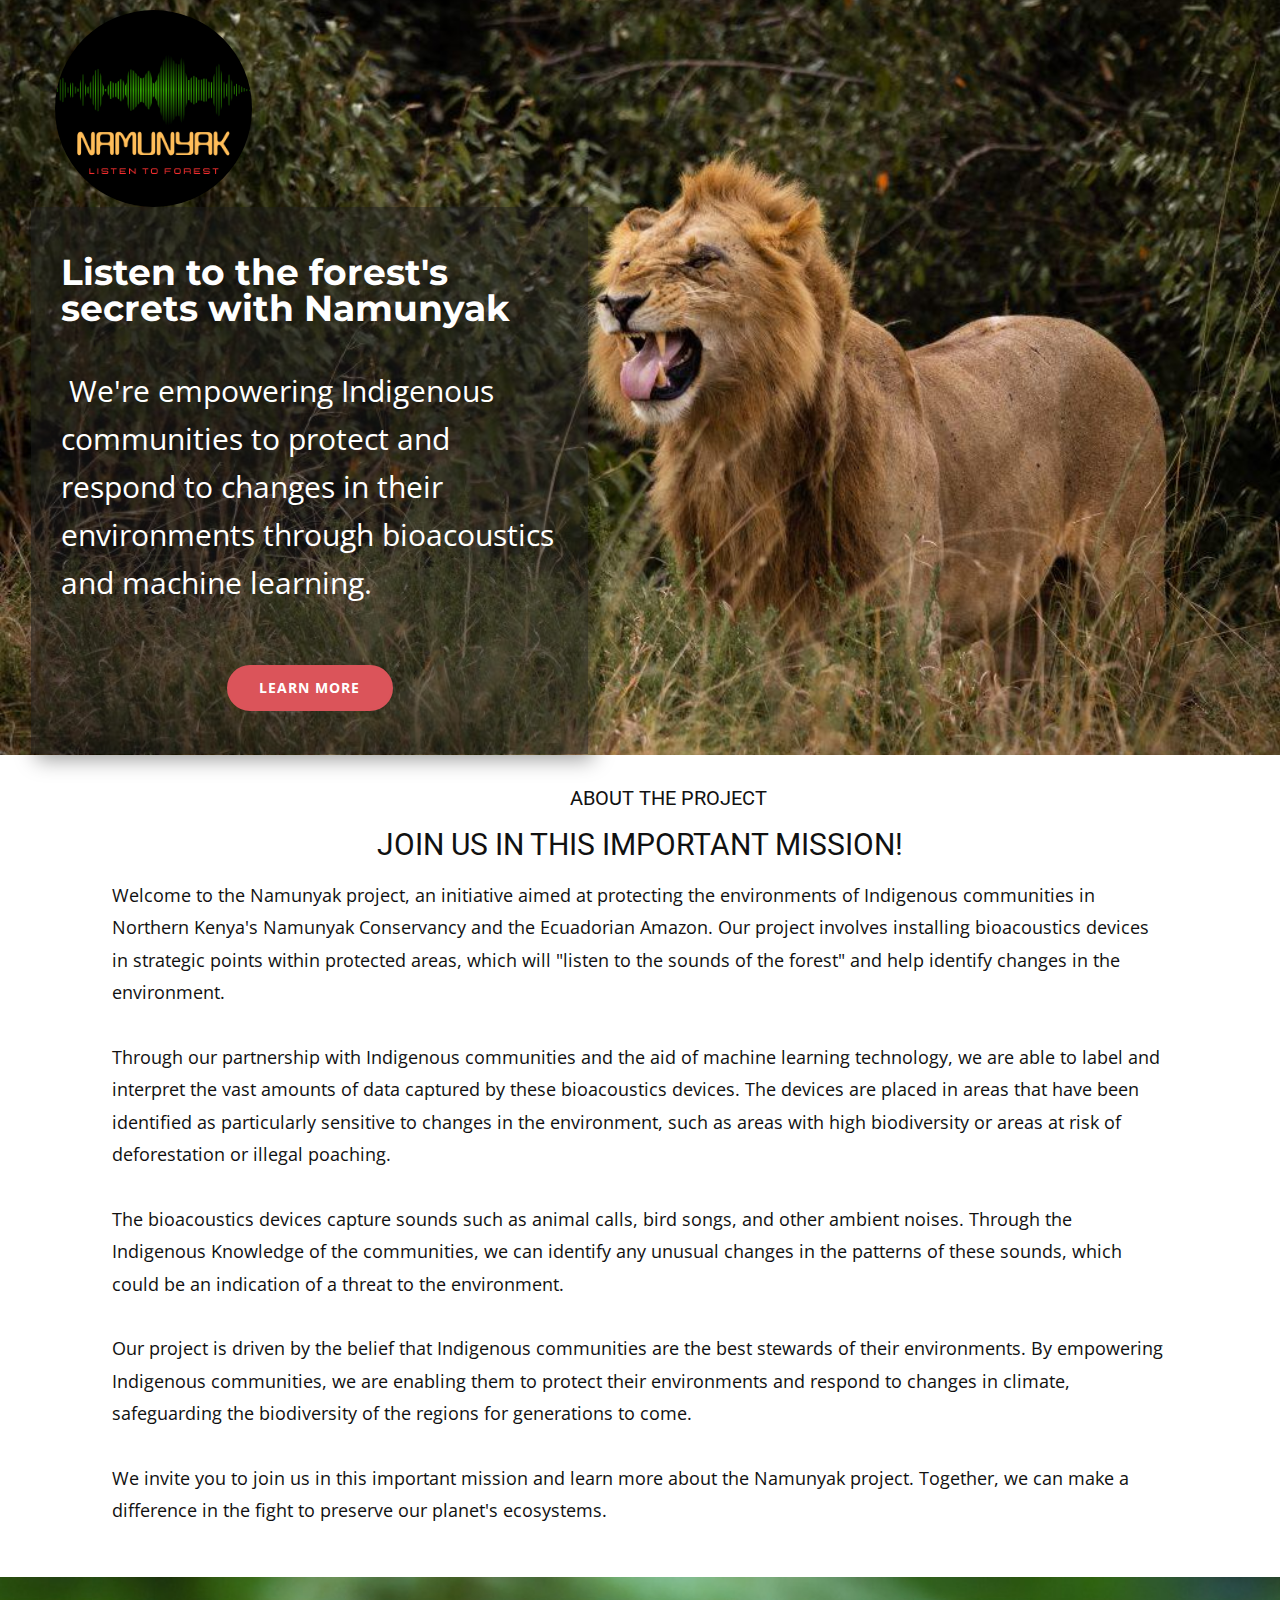
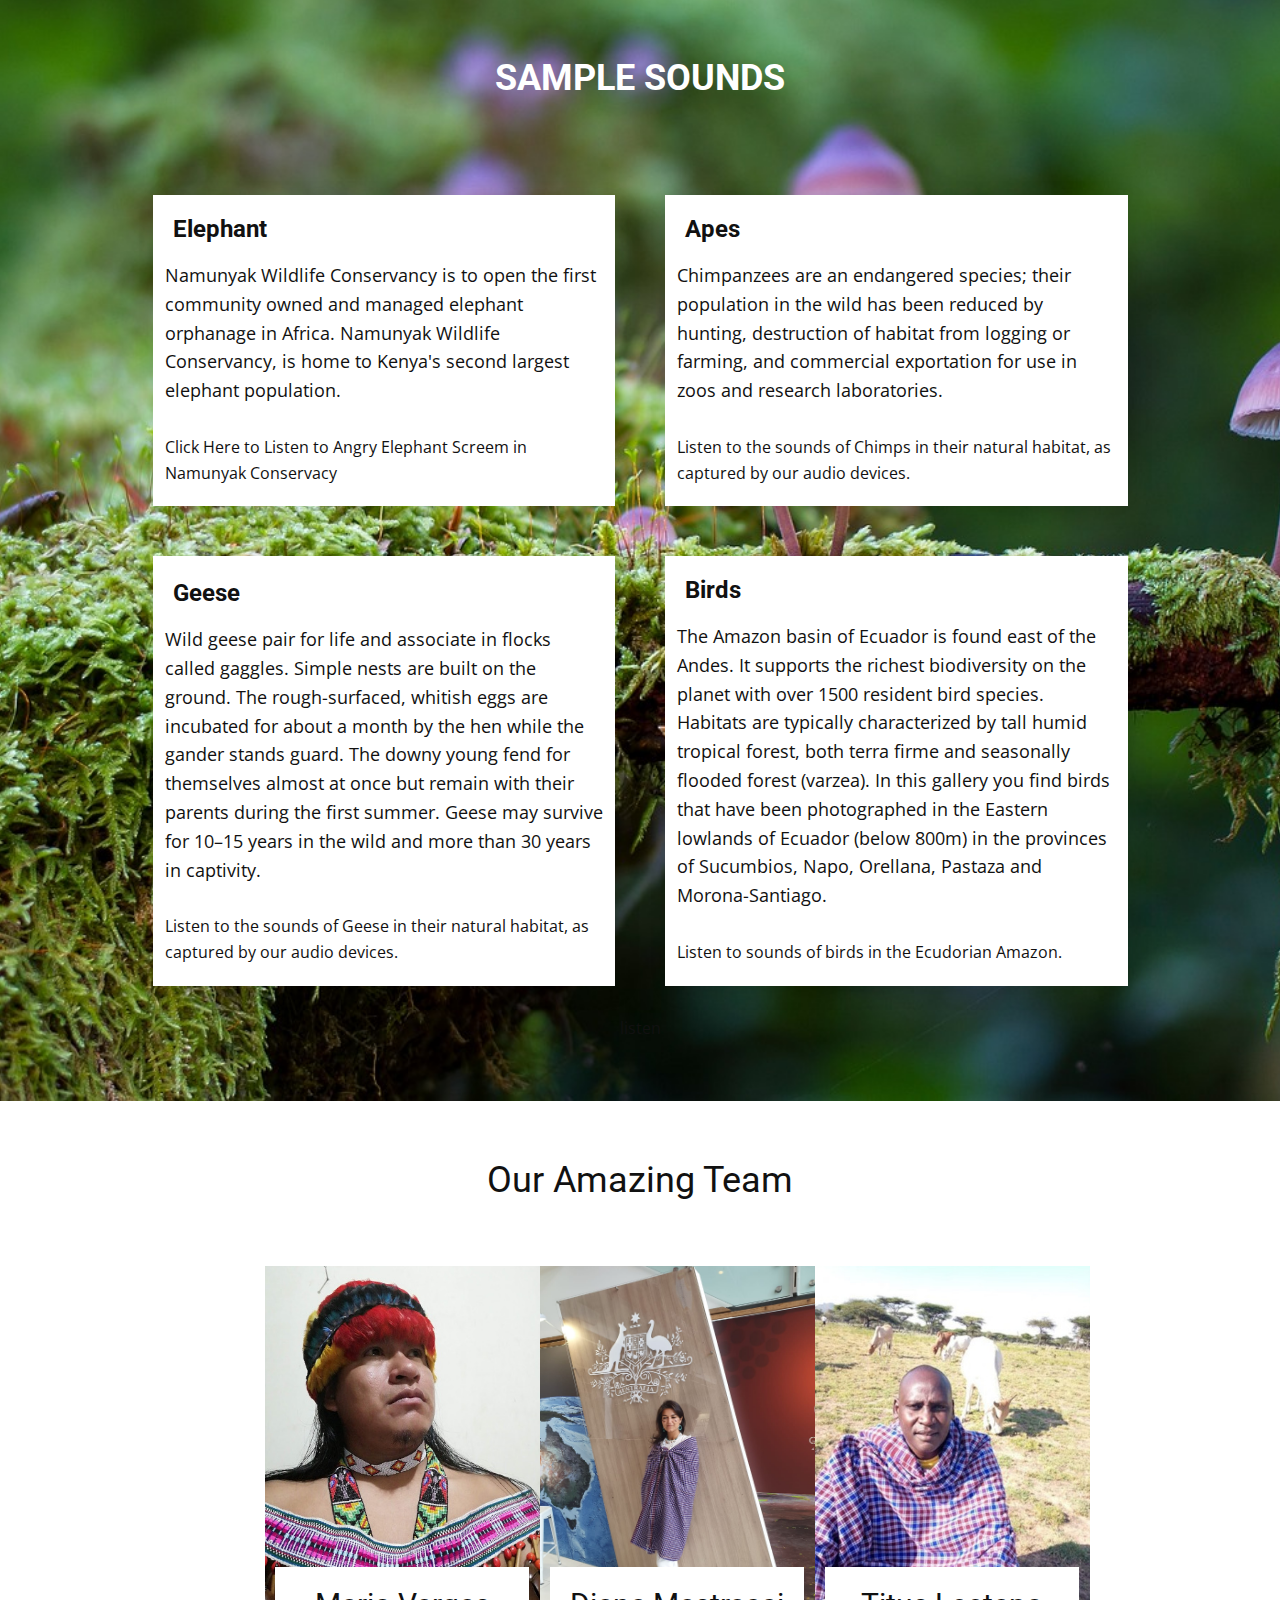
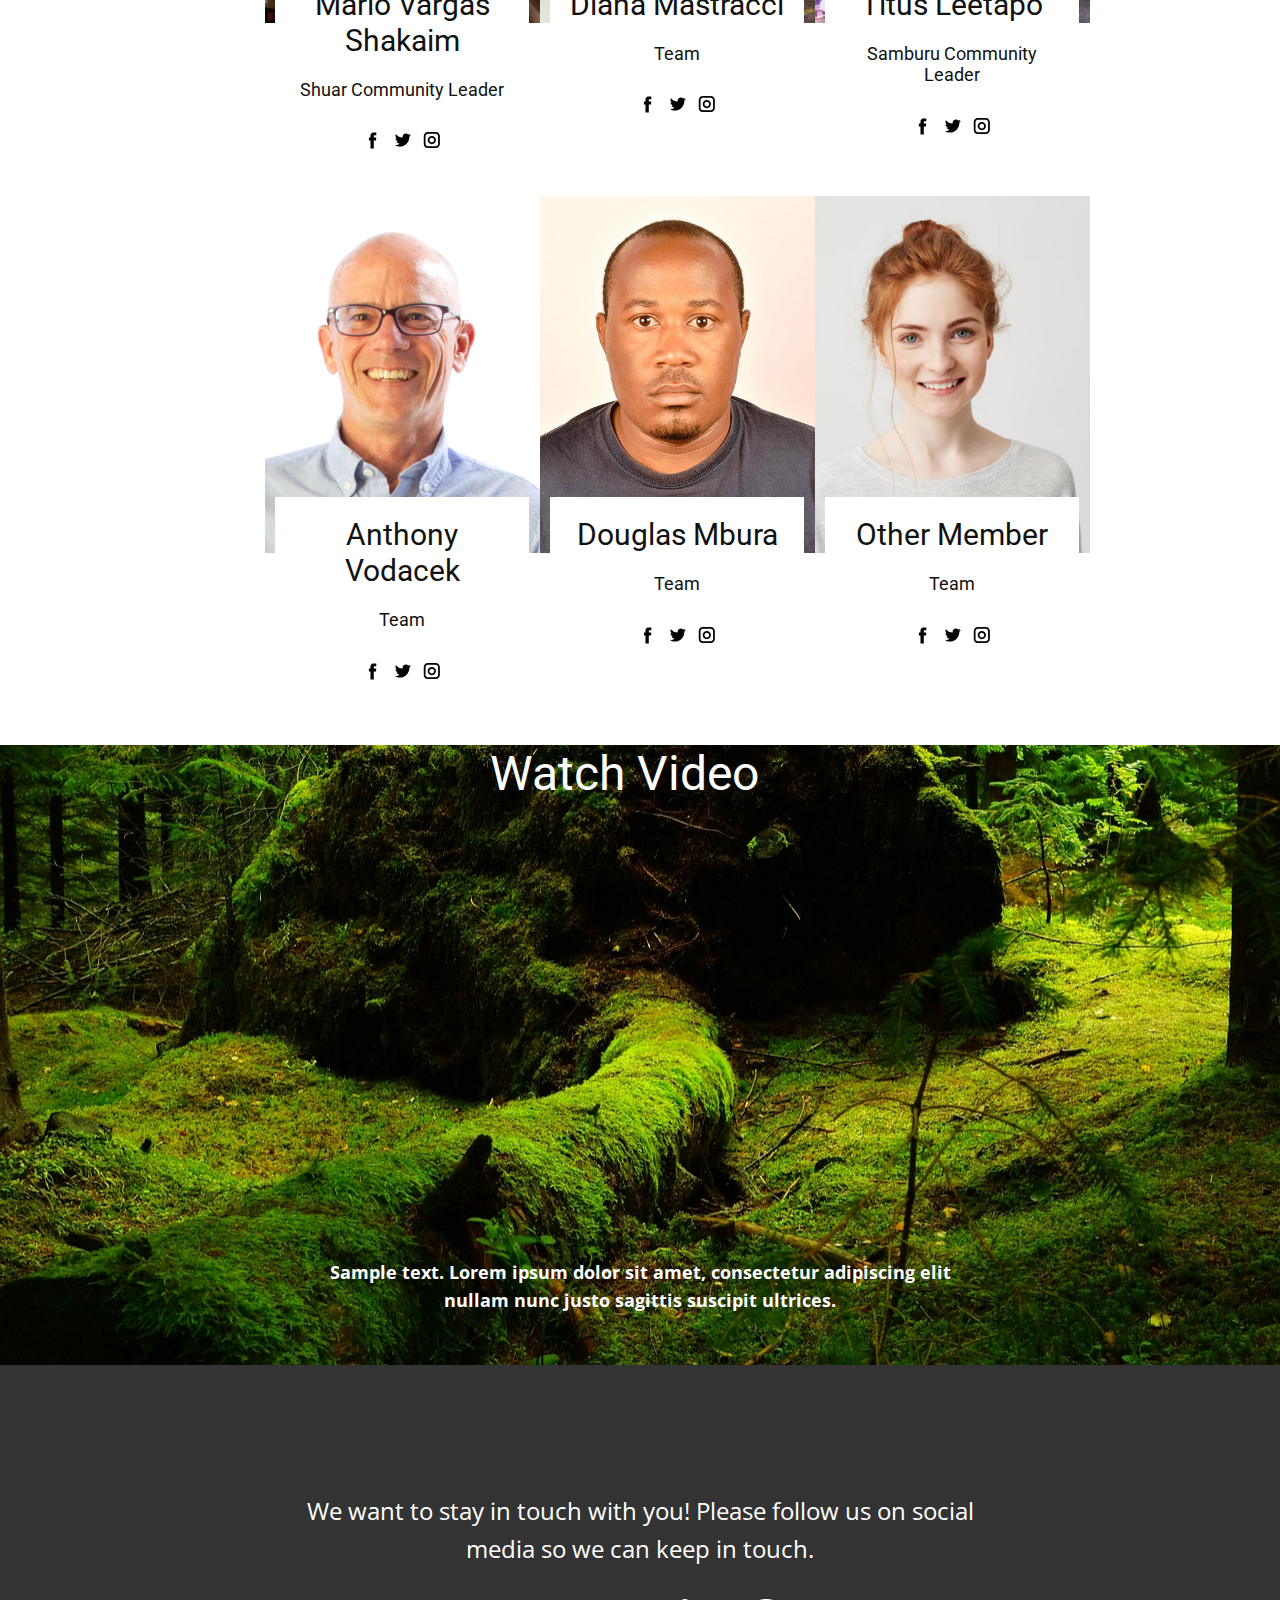
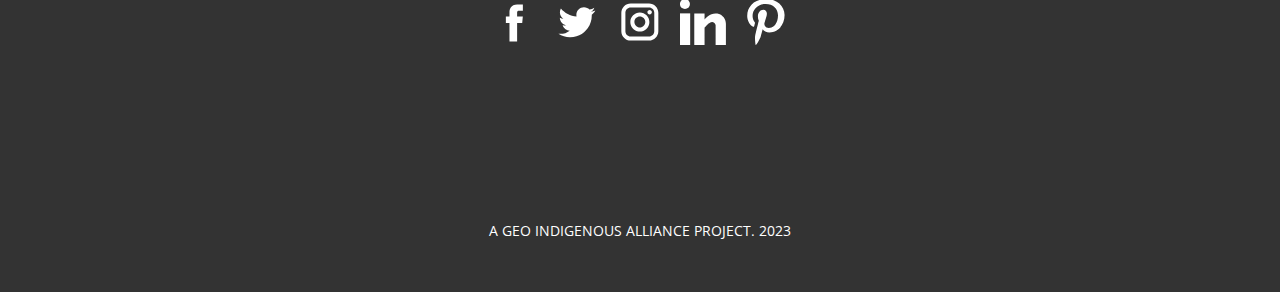
==== commit adc5439d: "Add files via upload" ====
--- a/index.html
+++ b/index.html
@@ -14,8 +14,6 @@
     <link id="u-page-google-font" rel="stylesheet" href="https://fonts.googleapis.com/css?family=Montserrat:100,100i,200,200i,300,300i,400,400i,500,500i,600,600i,700,700i,800,800i,900,900i">
     
     
-   <link href='https://cdn.knightlab.com/libs/soundcite/latest/css/player.css' rel='stylesheet' type='text/css'><script type='text/javascript' src='https://cdn.knightlab.com/libs/soundcite/latest/js/soundcite.min.js'></script> 
-    
     
     
     
@@ -28,6 +26,7 @@
     <meta property="og:title" content="Home">
     <meta property="og:type" content="website">
   <meta data-intl-tel-input-cdn-path="intlTelInput/"></head>
+
   <body data-home-page="Home.html" data-home-page-title="Home" class="u-body u-xl-mode" data-lang="en">
     <section class="u-clearfix u-image u-section-1" id="carousel_e429" data-image-width="1024" data-image-height="683">
       <div class="u-clearfix u-sheet u-sheet-1">
@@ -54,6 +53,9 @@
         </p>
       </div>
     </section>
+
+    <link href='https://cdn.knightlab.com/libs/soundcite/latest/css/player.css' rel='stylesheet' type='text/css'><script type='text/javascript' src='https://cdn.knightlab.com/libs/soundcite/latest/js/soundcite.min.js'></script>
+    
     <section class="u-align-center u-clearfix u-image u-section-3" id="sec-032e" data-image-width="1280" data-image-height="853">
       <div class="u-clearfix u-sheet u-sheet-1">
         <h2 class="u-align-center u-text u-text-body-alt-color u-text-1">
